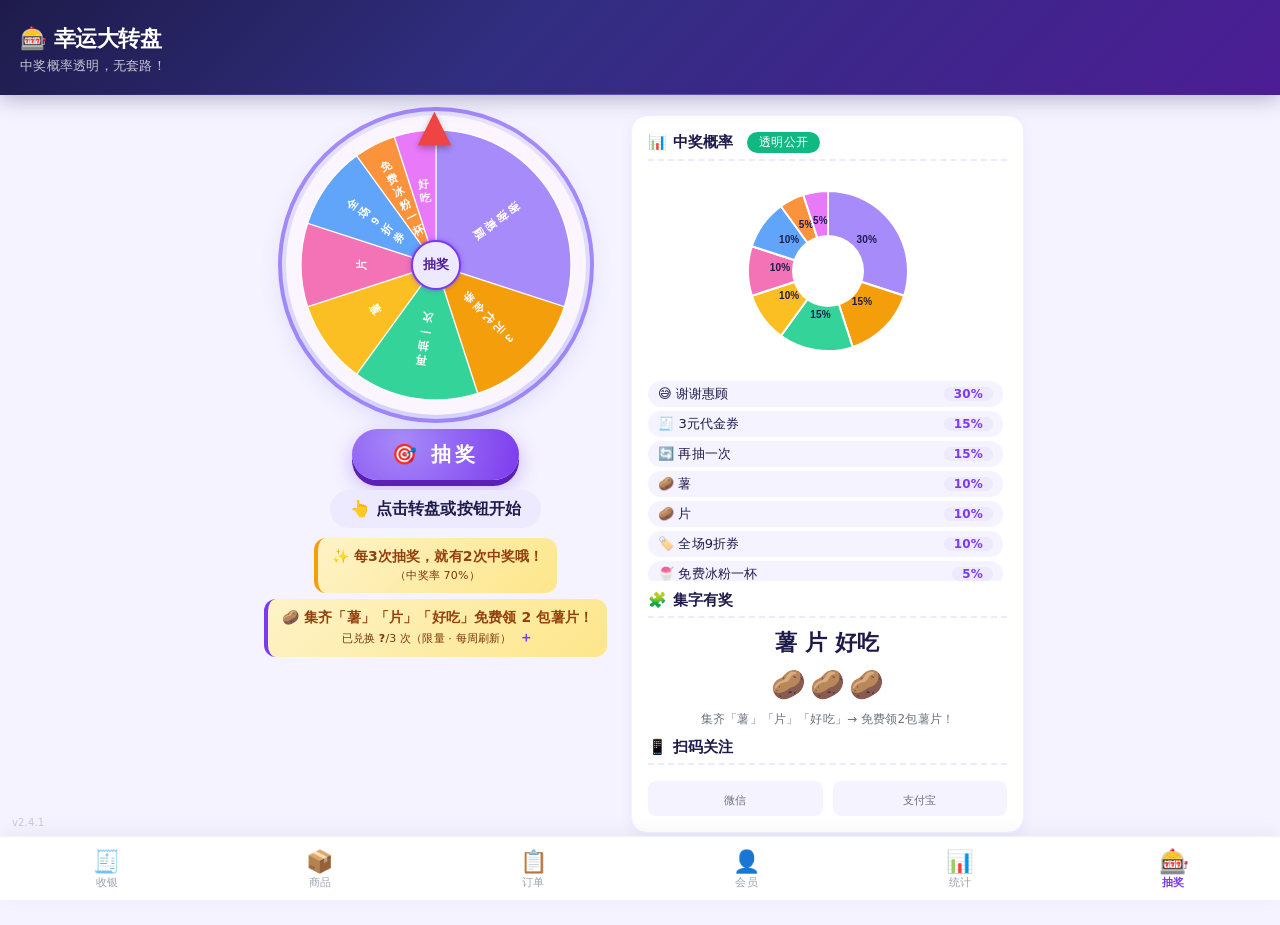
==== templates/lucky.html @ caaae2e6 "fix: 点击音效用持久 AudioContext（只创建一次，复用）" ====
<!DOCTYPE html>
<html lang="zh-CN">
<head>
<meta charset="UTF-8">
<meta name="viewport" content="width=device-width, initial-scale=1.0, maximum-scale=1.0, user-scalable=no">
<title>幸运大转盘 - Store POS</title>
<style>body{visibility:hidden}</style><link rel="stylesheet" href="/static/style.css" onload="document.body.style.visibility='visible'">
<style>
.lucky-container { max-width: 800px; margin: 0 auto; padding: 12px 16px; }
.row-main { display: flex; flex-wrap: wrap; gap: 16px; margin-top: 8px; }
.wheel-area { flex: 1; min-width: 300px; display: flex; flex-direction: column; align-items: center; }
.wheel-wrapper { position: relative; width: 300px; height: 300px; margin: 0 auto; }
canvas#wheelCanvas { width: 100%; height: 100%; display: block; border-radius: 50%; box-shadow: 0 8px 24px rgba(99,102,241,0.25), 0 0 0 4px #ede9fe, 0 0 0 8px var(--primary-light); cursor: pointer; background: #faf5ff; }
.pointer { position: absolute; top: -12px; left: 50%; transform: translateX(-50%); width: 36px; height: 40px; z-index: 10; }
.pointer::before { content: "▲"; font-size: 44px; line-height: 1; color: var(--danger); display: block; text-shadow: 0 3px 6px rgba(0,0,0,0.3); }
.spin-btn { margin-top: 14px; background: radial-gradient(circle at 30% 20%, #a78bfa, var(--primary)); border: none; padding: 12px 40px; border-radius: 64px; font-size: 20px; font-weight: 700; color: #fff; box-shadow: 0 6px 0 #5b21b6, 0 8px 20px rgba(124,58,237,0.35); transition: .07s; letter-spacing: 4px; cursor: pointer; display: inline-flex; align-items: center; gap: 8px; }
.spin-btn:active { transform: translateY(4px); box-shadow: 0 2px 0 #5b21b6; }
.spin-btn:disabled { opacity: .5; transform: translateY(3px); box-shadow: 0 3px 0 #4c1d95; pointer-events: none; }
.result-toast { margin-top: 10px; min-height: 38px; font-size: 16px; font-weight: 600; color: var(--text); background: var(--primary-soft); padding: 8px 20px; border-radius: 72px; display: flex; align-items: center; justify-content: center; gap: 8px; width: fit-content; max-width: 92%; }
.info-panel { flex: 1; min-width: 240px; background: var(--surface); border-radius: var(--radius-lg); padding: 16px; box-shadow: var(--shadow-md); border: 1px solid var(--border-light); display: flex; flex-direction: column; gap: 10px; }
.section-title { font-size: 15px; font-weight: 700; color: var(--text); border-bottom: 2px dashed var(--primary-soft); padding-bottom: 6px; display: flex; align-items: center; gap: 8px; }
.badge-transparent { background: var(--success); color: #fff; border-radius: 99px; padding: 2px 12px; font-size: 12px; font-weight: 500; display: inline-block; margin-left: 6px; }
.prob-list { list-style: none; display: flex; flex-direction: column; gap: 4px; max-height: 200px; overflow-y: auto; padding-right: 4px; font-size: 13px; }
.prob-list li { display: flex; justify-content: space-between; background: var(--bg); padding: 4px 10px; border-radius: 24px; align-items: center; }
.prob-value { font-weight: 700; background: var(--primary-soft); padding: 0 10px; border-radius: 66px; font-size: 12px; color: var(--primary); }
.slogan-box { background: linear-gradient(135deg, #fef3c7, #fde68a); border-radius: var(--radius); padding: 10px 14px; border-left: 4px solid var(--accent); }
.slogan-box p { font-size: 14px; color: #92400e; font-weight: 600; margin: 0; }
.slogan-box .tag { font-size: 11px; color: #78350f; margin-top: 2px; }
.potato-row { display: flex; gap: 4px; font-size: 28px; }
.potato-dim { opacity: 0.25; }
.admin-btn { cursor: pointer; color: var(--primary); margin-left: 4px; font-size: 14px; font-weight: 700; }
.qr-row { display: flex; gap: 10px; margin-top: 6px; }
.qr-card { flex: 1; text-align: center; background: var(--bg); border-radius: var(--radius-sm); padding: 8px; }
.qr-card img { width: 80px; height: 80px; border-radius: 6px; border: 2px solid var(--border); }
.qr-card .label { font-size: 11px; color: var(--text-secondary); margin-top: 4px; }
@media (max-width: 640px) { .row-main { flex-direction: column; } .wheel-wrapper { width: 260px; height: 260px; } }
.confetti { position:fixed; pointer-events:none; z-index:999; animation:confetti-fall linear forwards; }
@keyframes confetti-fall { 0% { transform:translateY(-20px) rotate(0deg); opacity:1; } 100% { transform:translateY(105vh) rotate(720deg); opacity:0; } }
.result-modal h2 { font-size:48px; margin:0; }
.result-modal .prize-name { font-size:24px; font-weight:700; color:var(--primary); margin:8px 0; }
.result-modal .btn { margin-top:12px; }
</style>
</head>
<body style="visibility:hidden">
<div class="header">
  <h1>🎰 幸运大转盘</h1>
  <div class="sub">中奖概率透明，无套路！</div>
</div>

<div class="lucky-container">
  <div class="row-main">
    <!-- 左侧转盘 -->
    <div class="wheel-area">
      <div class="wheel-wrapper">
        <div class="pointer"></div>
        <canvas id="wheelCanvas" width="600" height="600"></canvas>
      </div>
      <button class="spin-btn" id="spinButton">🎯 抽奖</button>
      <div class="result-toast" id="resultDisplay">👆 点击转盘或按钮开始</div>
      <div class="slogan-box" style="margin-top:10px;text-align:center;">
        <p>✨ 每3次抽奖，就有2次中奖哦！</p>
        <div class="tag">（中奖率 70%）</div>
      </div>
      <div class="slogan-box" style="margin-top:6px;text-align:center;border-left-color:var(--primary);">
        <p>🥔 集齐「薯」「片」「好吃」免费领 2 包薯片！</p>
        <div class="tag">
          已兑换 <b id="completeCount">?</b>/3 次（限量 · 每周刷新）
          <span class="admin-btn" onclick="openAdmin()" title="管理">＋</span>
        </div>
      </div>
    </div>

    <!-- 右侧面板 -->
    <div class="info-panel">
      <div class="section-title">📊 中奖概率 <span class="badge-transparent">透明公开</span></div>
      <canvas id="pieChart" width="260" height="200" style="width:100%;max-width:260px;margin:0 auto;display:block;"></canvas>
      <ul class="prob-list" id="probabilityList"></ul>
      <div class="section-title">🧩 集字有奖</div>
      <div style="text-align:center;font-size:22px;font-weight:700;color:var(--text);">薯 片 好吃</div>
      <div class="potato-row" style="justify-content:center;" id="potatoRow">
        <span>🥔</span><span>🥔</span><span>🥔</span>
      </div>
      <div style="text-align:center;font-size:12px;color:var(--text-secondary);">集齐「薯」「片」「好吃」→ 免费领2包薯片！</div>
      <div class="section-title">📱 扫码关注</div>
      <div class="qr-row">
        <div class="qr-card">
          <img src="/static/qr/wechat.png" alt="微信" onerror="this.style.display='none'">
          <div class="label">微信</div>
        </div>
        <div class="qr-card">
          <img src="/static/qr/alipay.png" alt="支付宝" onerror="this.style.display='none'">
          <div class="label">支付宝</div>
        </div>
      </div>
    </div>
  </div>
</div>

<nav class="tab-bar">
  <a href="/"><span class="icon">🧾</span>收银</a>
  <a href="/products"><span class="icon">📦</span>商品</a>
  <a href="/orders"><span class="icon">📋</span>订单</a>
  <a href="/members"><span class="icon">👤</span>会员</a>
  <a href="/stats"><span class="icon">📊</span>统计</a>
  <a href="/lucky" class="active"><span class="icon">🎰</span>抽奖</a>
</nav>

<div class="toast" id="toast"></div>
<div class="version-badge">v2.4.1</div>

<!-- Admin Modal -->
<div class="modal-bg" id="admin-bg">
  <div class="modal" style="text-align:center;max-width:360px;">
    <h2>🔐 管理员操作</h2>
    <p style="font-size:14px;color:var(--text-secondary);margin-bottom:8px;">当前已兑换 <b id="adminCurrent">0</b>/3 次</p>
    <div class="btn-row" style="flex-direction:column;gap:8px;">
      <button class="btn btn-accent btn-block" onclick="adminDecrement()">－ 减少一次（退一个额度）</button>
      <button class="btn btn-danger btn-block" onclick="adminReset()">🔄 重置进度（回到 3 次）</button>
    </div>
    <button class="btn" style="background:#f1f5f9;margin-top:12px;width:100%;" onclick="closeAdmin()">关闭</button>
    <a href="/tickets" class="btn btn-accent" style="display:block;margin-top:8px;text-align:center;text-decoration:none;">🎟 抽奖兑换工具</a>
  </div>
</div>

<!-- Password Modal -->
<div class="modal-bg" id="pw-bg">
  <div class="modal" style="text-align:center;max-width:360px;">
    <h2>🔐 管理员密码</h2>
    <input class="form-input" id="pw-input" type="password" placeholder="请输入密码" style="text-align:center;font-size:18px;margin-bottom:12px;">
    <div class="btn-row">
      <button class="btn" style="background:#f1f5f9;" onclick="closePw()">取消</button>
      <button class="btn btn-primary" onclick="confirmPw()">确认</button>
    </div>
  </div>
</div>

<!-- Result Modal -->
<div class="modal-bg" id="result-bg">
  <div class="modal result-modal" style="text-align:center;max-width:360px;">
    <h2 id="result-emoji">🎉</h2>
    <div class="prize-name" id="result-prize-name"></div>
    <p style="color:var(--text-secondary);font-size:14px;" id="result-prize-hint"></p>
    <button class="btn btn-primary btn-block" onclick="document.getElementById('result-bg').classList.remove('active')">🎯 再来一次</button>
  </div>
</div>

<script>
function toast(m) { const t=document.getElementById('toast'); t.textContent=m; t.className='toast show'; setTimeout(()=>t.className='toast',2000); }

(function() {
  // ── Merged prize sectors (proportional to probability) ──
  const sectors = [
    { name:'谢谢惠顾', weight:30, color:'#a78bfa', emoji:'😅' },
    { name:'3元代金券', weight:15, color:'#f59e0b', emoji:'🧾' },
    { name:'再抽一次', weight:15, color:'#34d399', emoji:'🔄' },
    { name:'薯', weight:10, color:'#fbbf24', emoji:'🥔' },
    { name:'片', weight:10, color:'#f472b6', emoji:'🥔' },
    { name:'全场9折券', weight:10, color:'#60a5fa', emoji:'🏷️' },
    { name:'免费冰粉一杯', weight:5, color:'#fb923c', emoji:'🍧' },
    { name:'好吃', weight:5, color:'#e879f9', emoji:'🥔' },
  ];
  const totalWeight = sectors.reduce((s,p) => s+p.weight, 0);
  // Build cumulative angles for spinning
  let cumulative = 0;
  sectors.forEach(s => { s.startAngle = cumulative; cumulative += (s.weight/totalWeight)*2*Math.PI; s.endAngle = cumulative; });

  // ── Probability list ──
  (function(){
    let html='';
    sectors.forEach(s => {
      html += `<li><span>${s.emoji} ${s.name}</span><span class="prob-value">${s.weight}%</span></li>`;
    });
    document.getElementById('probabilityList').innerHTML = html;
  })();

  // ── Pie chart (same as wheel, smaller) ──
  (function(){
    const pc = document.getElementById('pieChart');
    const pctx = pc.getContext('2d');
    const pw=pc.width, ph=pc.height, pr=Math.min(pw,ph)/2-20, px=pw/2, py=ph/2;
    let sa = -Math.PI/2;
    sectors.forEach(s => {
      const ea = sa + (s.weight/totalWeight)*2*Math.PI;
      pctx.beginPath(); pctx.moveTo(px,py); pctx.arc(px,py,pr,sa,ea); pctx.closePath();
      pctx.fillStyle = s.color; pctx.fill();
      pctx.strokeStyle = '#fff'; pctx.lineWidth = 2; pctx.stroke();
      const mid = sa + (ea-sa)/2;
      pctx.fillStyle = '#1e1b4b'; pctx.font = 'bold 10px sans-serif'; pctx.textAlign = 'center';
      pctx.fillText(s.weight+'%', px+Math.cos(mid)*pr*0.6, py+Math.sin(mid)*pr*0.6);
      sa = ea;
    });
    pctx.beginPath(); pctx.arc(px,py,pr*0.45,0,Math.PI*2); pctx.fillStyle='#fff'; pctx.fill();
  })();

  // ── Canvas wheel ──
  const canvas = document.getElementById('wheelCanvas');
  const ctx = canvas.getContext('2d');
  const W=600, H=600, cx=W/2, cy=H/2, radius=270;
  let currentRotation = 0, isSpinning = false;

  function drawWheel(rot) {
    ctx.clearRect(0, 0, W, H);
    let sa = rot - Math.PI/2; // start from top
    sectors.forEach(s => {
      const sweep = (s.weight/totalWeight) * 2 * Math.PI;
      const ea = sa + sweep;
      // Draw sector
      ctx.beginPath(); ctx.moveTo(cx,cy); ctx.arc(cx,cy,radius,sa,ea); ctx.closePath();
      ctx.fillStyle = s.color; ctx.fill();
      ctx.strokeStyle = '#fff'; ctx.lineWidth = 2.5; ctx.stroke();

      // Text rotates WITH the sector — always points outward from center
      const mid = sa + sweep/2;
      const textR = radius * 0.55;
      const tx = cx + Math.cos(mid) * textR;
      const ty = cy + Math.sin(mid) * textR;

      ctx.save();
      ctx.translate(tx, ty);
      ctx.rotate(mid + Math.PI/2);  // align with radial direction
      ctx.fillStyle = '#fff';
      ctx.textAlign = 'center';
      ctx.textBaseline = 'middle';

      let label = s.name;
      const fontSize = sweep > 0.25 ? 22 : sweep > 0.15 ? 18 : 14;
      ctx.font = `bold ${fontSize}px "PingFang SC",sans-serif`;
      const charH = fontSize * 1.3;
      const totalH = label.length * charH;
      const startY = -totalH / 2 + charH / 2;

      for (let j = 0; j < label.length; j++) {
        ctx.fillText(label[j], 0, startY + j * charH);
      }
      ctx.restore();

      sa = ea;
    });
    // Center button
    ctx.beginPath(); ctx.arc(cx,cy,48,0,Math.PI*2);
    ctx.fillStyle = '#ede9fe'; ctx.shadowBlur = 12; ctx.shadowColor = '#7c3aed';
    ctx.fill(); ctx.shadowBlur = 0;
    ctx.strokeStyle = '#7c3aed'; ctx.lineWidth = 4; ctx.stroke();
    ctx.font = 'bold 26px sans-serif'; ctx.fillStyle = '#4c1d95';
    ctx.textAlign = 'center'; ctx.textBaseline = 'middle'; ctx.fillText('抽奖',cx,cy);
  }
  drawWheel(currentRotation);

  // ── Spin logic (weighted random) ──
  const spinBtn = document.getElementById('spinButton');
  const resultDisplay = document.getElementById('resultDisplay');

  function pickPrize() {
    let r = Math.random() * totalWeight;
    for (let s of sectors) {
      r -= s.weight;
      if (r <= 0) return s;
    }
    return sectors[sectors.length-1];
  }

  function spinWheel() {
    if (isSpinning) return;
    isSpinning = true; spinBtn.disabled = true;
    resultDisplay.innerHTML = '🎰 转动中...';

    const result = pickPrize();
    const sweep = (result.weight/totalWeight)*2*Math.PI;
    // At rotation rot, sector i is at the pointer (top) when:
    //   rot - π/2 + startAngle_i = -π/2  →  rot = -startAngle_i (mod 2π)
    const stopAngle = -result.startAngle - Math.random()*sweep;
    // Add enough full turns going forward
    const minTurns = Math.ceil((currentRotation - stopAngle) / (2*Math.PI));
    const extraTurns = 5 + Math.floor(Math.random()*4);
    const target = stopAngle + (minTurns + extraTurns) * 2 * Math.PI;

    const start = currentRotation, totalDist = target - start;
    const duration = 1800+Math.random()*800;
    const startTime = performance.now();
    let lastTick = -1;

    function anim(time) {
      // Tick on each sector pass
      const sectorAngle = (currentRotation % (2*Math.PI) + 2*Math.PI) % (2*Math.PI);
      const tickIdx = Math.floor(sectorAngle / (2*Math.PI/sectors.length));
      if (tickIdx !== lastTick) {
        lastTick = tickIdx;
        try {
          const ac2 = new (window.AudioContext||window.webkitAudioContext)();
          const o2=ac2.createOscillator(), g2=ac2.createGain();
          o2.type='sine'; o2.frequency.value=600+Math.random()*400; g2.gain.setValueAtTime(0.04,ac2.currentTime);
          g2.gain.exponentialRampToValueAtTime(0.001,ac2.currentTime+0.05);
          o2.connect(g2); g2.connect(ac2.destination); o2.start(); o2.stop(ac2.currentTime+0.05);
        } catch(e){}
      }
      const p = Math.min((time-startTime)/duration, 1);
      const eased = 1-Math.pow(1-p,3);
      const rot = start + totalDist*eased;
      drawWheel(rot);
      currentRotation = rot;
      if (p < 1) { requestAnimationFrame(anim); return; }
      drawWheel(currentRotation);
      resultDisplay.innerHTML = `${result.emoji} 恭喜：${result.name}`;
      isSpinning = false; spinBtn.disabled = false;
      // Audio: win chime
      try {
        const ac = new (window.AudioContext||window.webkitAudioContext)();
        [523,659,784,1047].forEach((f,i) => {
          const o=ac.createOscillator(), g=ac.createGain();
          o.type='sine'; o.frequency.value=f; g.gain.setValueAtTime(0.3,ac.currentTime+i*0.12);
          g.gain.exponentialRampToValueAtTime(0.01,ac.currentTime+i*0.12+0.3);
          o.connect(g); g.connect(ac.destination); o.start(ac.currentTime+i*0.12); o.stop(ac.currentTime+i*0.12+0.3);
        });
      } catch(e){}
      // Confetti
      for(let i=0;i<60;i++) {
        const el=document.createElement('div'); el.className='confetti';
        el.style.left=Math.random()*100+'%'; el.style.top=-(10+Math.random()*20)+'px';
        el.style.width=(6+Math.random()*10)+'px'; el.style.height=(6+Math.random()*14)+'px';
        el.style.background=['#7c3aed','#f59e0b','#34d399','#fbbf24','#f472b6','#60a5fa'][Math.floor(Math.random()*6)];
        el.style.borderRadius=Math.random()>0.5?'50%':'2px';
        el.style.animationDuration=(1.5+Math.random()*2)+'s';
        el.style.animationDelay=Math.random()*0.5+'s';
        document.body.appendChild(el);
        setTimeout(()=>el.remove(),3000);
      }
      // Show result modal
      document.getElementById('result-emoji').textContent = result.emoji;
      document.getElementById('result-prize-name').textContent = result.name;
      const hints = {'谢谢惠顾':'下次一定中！','再抽一次':'免费再来一次！','薯':'集字碎片 🥔','片':'集字碎片 🥔','好吃':'集字碎片 🥔','免费冰粉一杯':'🎉 恭喜中奖！','3元代金券':'满10元可用哦～','全场9折券':'全场通用！'};
      document.getElementById('result-prize-hint').textContent = hints[result.name]||'';
      document.getElementById('result-bg').classList.add('active');
    }
    requestAnimationFrame(anim);
  }

  spinBtn.addEventListener('click', spinWheel);
  canvas.addEventListener('click', spinWheel);
  canvas.addEventListener('touchstart', e => { e.preventDefault(); spinWheel(); });

  // ── Load count ──
  function loadCount() {
    fetch('/api/lucky/count').then(r=>r.json()).then(d => {
      document.getElementById('completeCount').textContent = d.count;
      document.getElementById('adminCurrent').textContent = d.count;
      const potatoes = document.getElementById('potatoRow').children;
      for (let i = 0; i < 3; i++) potatoes[i].className = i < d.count ? 'potato-dim' : '';
    });
  }
  loadCount();
})();

// ── Admin flow ──
function openAdmin() { document.getElementById('pw-input').value=''; document.getElementById('pw-bg').classList.add('active'); setTimeout(()=>document.getElementById('pw-input').focus(),100); }
function closePw() { document.getElementById('pw-bg').classList.remove('active'); }
function closeAdmin() { document.getElementById('admin-bg').classList.remove('active'); }
function confirmPw() { if (document.getElementById('pw-input').value!=='102938') { toast('❌ 密码错误'); return; } document.getElementById('pw-bg').classList.remove('active'); document.getElementById('admin-bg').classList.add('active'); }
async function adminDecrement() { const r=await fetch('/api/lucky/decrement',{method:'POST'}); const d=await r.json(); toast('✅ 已减少，剩余 '+(3-d.count)+' 次'); closeAdmin(); fetch('/api/lucky/count').then(r=>r.json()).then(d=>{document.getElementById('completeCount').textContent=d.count;document.getElementById('adminCurrent').textContent=d.count;const p=document.getElementById('potatoRow').children;for(let i=0;i<3;i++)p[i].className=i<d.count?'potato-dim':'';}); }
async function adminReset() { await fetch('/api/lucky/reset',{method:'POST'}); toast('✅ 已重置为 3 次'); closeAdmin(); fetch('/api/lucky/count').then(r=>r.json()).then(d=>{document.getElementById('completeCount').textContent=d.count;document.getElementById('adminCurrent').textContent=d.count;const p=document.getElementById('potatoRow').children;for(let i=0;i<3;i++)p[i].className=i<d.count?'potato-dim':'';}); }
</script>

<script>
var _clickAc=null;
document.body.addEventListener('click',function(e){
var t=e.target.closest('button');
if(!t)t=e.target.closest('.card[onclick]');
if(!t)t=e.target.closest('.pay-method');
if(!t)t=e.target.closest('.opt-item');
if(!t||t.disabled)return;
if(!_clickAc)_clickAc=new(window.AudioContext||window.webkitAudioContext)();
try{
var o=_clickAc.createOscillator(),g=_clickAc.createGain();
o.type='sine';o.frequency.value=800;
g.gain.setValueAtTime(0.04,_clickAc.currentTime);
g.gain.exponentialRampToValueAtTime(0.001,_clickAc.currentTime+0.05);
o.connect(g);g.connect(_clickAc.destination);
o.start();o.stop(_clickAc.currentTime+0.05);
}catch(e){}
});
</script>
</body>
</html>
---- static/style.css ----
/* ═══════════════════════════════════════════════════════════════
   Store POS v2.1 — High-End Modern Design
   ═══════════════════════════════════════════════════════════════ */

:root {
  /* Primary palette */
  --primary: #7c3aed;
  --primary-dark: #6d28d9;
  --primary-light: #a78bfa;
  --primary-soft: #ede9fe;
  --primary-glow: rgba(124, 58, 237, 0.15);

  /* Accent */
  --accent: #f59e0b;
  --accent-dark: #d97706;

  /* Success / Danger / Warning */
  --success: #10b981;
  --success-soft: #d1fae5;
  --danger: #ef4444;
  --danger-soft: #fee2e2;
  --warning: #f59e0b;
  --warning-soft: #fef3c7;

  /* Neutrals */
  --bg: #f5f3ff;
  --surface: #ffffff;
  --surface-hover: #faf5ff;
  --text: #1e1b4b;
  --text-secondary: #6b7280;
  --text-muted: #9ca3af;
  --border: #e5e7eb;
  --border-light: #f3f0ff;

  /* Shadows */
  --shadow-sm: 0 1px 2px rgba(99, 102, 241, 0.06);
  --shadow-md: 0 4px 12px rgba(99, 102, 241, 0.08);
  --shadow-lg: 0 8px 30px rgba(99, 102, 241, 0.12);
  --shadow-xl: 0 12px 40px rgba(99, 102, 241, 0.16);
  --shadow-glow: 0 0 20px rgba(124, 58, 237, 0.12);

  /* Radius */
  --radius-sm: 8px;
  --radius: 12px;
  --radius-lg: 16px;
  --radius-xl: 20px;

  /* Transitions */
  --transition: 0.25s cubic-bezier(0.4, 0, 0.2, 1);
  --bounce: 0.4s cubic-bezier(0.34, 1.56, 0.64, 1);
}

* { margin: 0; padding: 0; box-sizing: border-box; }

body {
  font-family: -apple-system, BlinkMacSystemFont, 'SF Pro Display', 'Segoe UI', Roboto, system-ui, sans-serif;
  background: var(--bg);
  color: var(--text);
  padding-bottom: 80px;
  min-height: 100vh;
  -webkit-font-smoothing: antialiased;
  -moz-osx-font-smoothing: grayscale;
  letter-spacing: 0.01em;
  animation: pageIn 0.12s ease-out;
}
@keyframes pageIn { from { opacity:0.85; } to { opacity:1; } }

/* ═══ Header ═══ */
.header {
  background: linear-gradient(135deg, #1e1b4b 0%, #312e81 40%, #4c1d95 100%);
  color: white;
  padding: 24px 20px 20px;
  position: sticky;
  top: 0;
  z-index: 50;
  box-shadow: 0 4px 20px rgba(30, 27, 75, 0.3);
}
.header::after {
  content: '';
  position: absolute;
  bottom: 0;
  left: 0;
  right: 0;
  height: 1px;
  background: linear-gradient(90deg, transparent, rgba(167, 139, 250, 0.4), transparent);
}
.header h1 {
  font-size: 22px;
  font-weight: 700;
  letter-spacing: -0.02em;
  text-shadow: 0 1px 3px rgba(0,0,0,0.15);
}
.header .sub {
  font-size: 13px;
  opacity: 0.75;
  margin-top: 3px;
  font-weight: 400;
  letter-spacing: 0.02em;
}

/* ═══ Tab Bar ═══ */
.tab-bar {
  position: fixed;
  bottom: 0;
  left: 0;
  right: 0;
  background: rgba(255,255,255,0.95);
  border-top: 1px solid rgba(229, 231, 235, 0.5);
  display: flex;
  padding: 6px 0;
  z-index: 100;
  padding-bottom: calc(6px + env(safe-area-inset-bottom));
  z-index: 100;
  box-shadow: 0 -4px 20px rgba(0,0,0,0.05);
}
.tab-bar a {
  flex: 1;
  text-align: center;
  padding: 6px 0 4px;
  font-size: 11px;
  color: var(--text-muted);
  text-decoration: none;
  transition: var(--transition);
  border-radius: 8px;
  margin: 0 2px;
  position: relative;
}
.tab-bar a .icon {
  font-size: 22px;
  display: block;
  margin-bottom: 1px;
  transition: var(--transition);
}
.tab-bar a.active {
  color: var(--primary);
  font-weight: 600;
}
.tab-bar a.active .icon {
  transform: scale(1.1);
}
.tab-bar a:active {
  transform: scale(0.95);
}

/* ═══ Container ═══ */
.container {
  max-width: 600px;
  margin: 0 auto;
  padding: 16px;
}

/* ═══ Cards ═══ */
.card {
  background: var(--surface);
  border-radius: var(--radius);
  padding: 18px;
  margin-bottom: 14px;
  border: 1px solid var(--border-light);
  box-shadow: var(--shadow-sm);
  transition: var(--transition);
}
.card:hover {
  box-shadow: var(--shadow-md);
  border-color: var(--primary-soft);
}
.card h3 {
  font-size: 15px;
  font-weight: 600;
  margin-bottom: 12px;
  color: var(--text);
  display: flex;
  align-items: center;
  gap: 6px;
}

/* ═══ Buttons ═══ */
.btn {
  display: inline-flex;
  align-items: center;
  justify-content: center;
  gap: 6px;
  padding: 10px 20px;
  border-radius: var(--radius-sm);
  border: none;
  font-size: 14px;
  font-weight: 600;
  cursor: pointer;
  transition: var(--transition);
  letter-spacing: 0.01em;
  touch-action: manipulation;
  -webkit-tap-highlight-color: transparent;
}
.btn:active {
  transform: scale(0.97);
}
.btn-primary {
  background: linear-gradient(135deg, var(--primary) 0%, var(--primary-dark) 100%);
  color: white;
  box-shadow: 0 2px 8px rgba(124, 58, 237, 0.25);
}
.btn-primary:hover {
  box-shadow: 0 4px 14px rgba(124, 58, 237, 0.35);
}
.btn-success {
  background: linear-gradient(135deg, #059669 0%, var(--success) 100%);
  color: white;
  box-shadow: 0 2px 8px rgba(16, 185, 129, 0.25);
}
.btn-success:hover {
  box-shadow: 0 4px 14px rgba(16, 185, 129, 0.35);
}
.btn-danger {
  background: linear-gradient(135deg, #dc2626 0%, var(--danger) 100%);
  color: white;
  box-shadow: 0 2px 8px rgba(239, 68, 68, 0.25);
}
.btn-accent {
  background: linear-gradient(135deg, var(--accent-dark) 0%, var(--accent) 100%);
  color: white;
  box-shadow: 0 2px 8px rgba(245, 158, 11, 0.25);
}
.btn-ghost {
  background: var(--primary-soft);
  color: var(--primary);
}
.btn-ghost:hover {
  background: #ddd6fe;
}
.btn-sm {
  padding: 6px 12px;
  font-size: 12px;
  border-radius: 6px;
}
.btn-block {
  width: 100%;
}
.btn:disabled {
  opacity: 0.45;
  cursor: not-allowed;
  transform: none;
}

/* ═══ Form ═══ */
.form-group {
  margin-bottom: 14px;
}
.form-group label {
  display: block;
  font-size: 13px;
  font-weight: 600;
  margin-bottom: 5px;
  color: var(--text-secondary);
  letter-spacing: 0.02em;
}
.form-input {
  width: 100%;
  padding: 11px 14px;
  border: 1.5px solid var(--border);
  border-radius: var(--radius-sm);
  font-size: 15px;
  outline: none;
  transition: var(--transition);
  background: var(--surface);
  color: var(--text);
  font-family: inherit;
}
.form-input:focus {
  border-color: var(--primary);
  box-shadow: 0 0 0 4px var(--primary-glow);
}
.form-input::placeholder {
  color: var(--text-muted);
}
select.form-input {
  appearance: none;
  background-image: url("data:image/svg+xml,%3Csvg xmlns='http://www.w3.org/2000/svg' width='12' height='12' viewBox='0 0 24 24' fill='none' stroke='%236b7280' stroke-width='2' stroke-linecap='round' stroke-linejoin='round'%3E%3Cpolyline points='6 9 12 15 18 9'%3E%3C/polyline%3E%3C/svg%3E");
  background-repeat: no-repeat;
  background-position: right 12px center;
  padding-right: 36px;
}
textarea.form-input {
  min-height: 80px;
  resize: vertical;
}

/* ═══ Tables ═══ */
.table-wrap {
  overflow-x: auto;
  border-radius: var(--radius-sm);
  border: 1px solid var(--border-light);
}
table {
  width: 100%;
  border-collapse: collapse;
  font-size: 13px;
}
th, td {
  padding: 10px 10px;
  text-align: left;
  border-bottom: 1px solid var(--border-light);
}
th {
  font-weight: 600;
  color: var(--text-secondary);
  font-size: 11px;
  text-transform: uppercase;
  letter-spacing: 0.05em;
  background: #faf5ff;
}
tr:last-child td {
  border-bottom: none;
}
tr:hover td {
  background: var(--surface-hover);
}

/* ═══ Stat Cards ═══ */
.stat-grid {
  display: grid;
  grid-template-columns: repeat(3, 1fr);
  gap: 10px;
  margin-bottom: 16px;
}
.stat-card {
  background: var(--surface);
  border-radius: var(--radius);
  padding: 16px 12px;
  text-align: center;
  border: 1px solid var(--border-light);
  box-shadow: var(--shadow-sm);
  transition: var(--transition);
  position: relative;
  overflow: hidden;
}
.stat-card::before {
  content: '';
  position: absolute;
  top: 0;
  left: 0;
  right: 0;
  height: 3px;
  background: linear-gradient(90deg, var(--primary), var(--primary-light));
}
.stat-card .num {
  font-size: 26px;
  font-weight: 800;
  color: var(--text);
  letter-spacing: -0.02em;
}
.stat-card .label {
  font-size: 11px;
  color: var(--text-secondary);
  margin-top: 3px;
  font-weight: 500;
  text-transform: uppercase;
  letter-spacing: 0.04em;
}

/* ═══ Product Cards / List Items ═══ */
.product-item {
  display: flex;
  justify-content: space-between;
  align-items: center;
  padding: 12px 0;
  border-bottom: 1px solid var(--border-light);
}
.product-item:last-child { border: none; }

.product-info .name {
  font-weight: 600;
  font-size: 15px;
  color: var(--text);
}
.product-info .meta {
  font-size: 12px;
  color: var(--text-secondary);
  margin-top: 2px;
}
.product-price {
  font-size: 18px;
  font-weight: 700;
  color: var(--primary);
  letter-spacing: -0.01em;
}

/* ═══ Cart ═══ */
.cart-item {
  display: flex;
  justify-content: space-between;
  align-items: center;
  padding: 10px 0;
  border-bottom: 1px solid var(--border-light);
  animation: slideIn 0.25s ease;
}
.cart-item:last-child { border: none; }

@keyframes slideIn {
  from { opacity: 0; transform: translateX(-10px); }
  to { opacity: 1; transform: translateX(0); }
}

.cart-qty {
  display: flex;
  align-items: center;
  gap: 8px;
}
.cart-qty button {
  width: 30px;
  height: 30px;
  border-radius: 50%;
  border: 1.5px solid var(--border);
  background: var(--surface);
  font-size: 16px;
  font-weight: 600;
  cursor: pointer;
  display: flex;
  align-items: center;
  justify-content: center;
  transition: var(--transition);
  color: var(--text-secondary);
}
.cart-qty button:hover {
  border-color: var(--primary);
  color: var(--primary);
  background: var(--primary-soft);
}
.cart-qty button:last-child:hover {
  border-color: var(--danger);
  color: var(--danger);
  background: var(--danger-soft);
}
.cart-total {
  text-align: right;
  padding: 14px 0 10px;
  font-size: 22px;
  font-weight: 800;
  color: var(--primary);
  letter-spacing: -0.02em;
}

/* ═══ Search ═══ */
.search-bar {
  position: relative;
  margin-bottom: 14px;
}
.search-bar input {
  width: 100%;
  padding: 12px 14px 12px 42px;
  border: 1.5px solid var(--border);
  border-radius: var(--radius);
  font-size: 15px;
  outline: none;
  background: var(--surface);
  transition: var(--transition);
  color: var(--text);
}
.search-bar input:focus {
  border-color: var(--primary);
  box-shadow: 0 0 0 4px var(--primary-glow);
}
.search-bar .icon {
  position: absolute;
  left: 14px;
  top: 50%;
  transform: translateY(-50%);
  font-size: 18px;
  color: var(--text-muted);
  pointer-events: none;
}

/* ═══ Badges / Tags ═══ */
.badge {
  display: inline-flex;
  align-items: center;
  gap: 3px;
  padding: 3px 10px;
  border-radius: 99px;
  font-size: 11px;
  font-weight: 600;
  letter-spacing: 0.01em;
  line-height: 1.4;
}
.badge-success { background: var(--success-soft); color: #065f46; }
.badge-danger { background: var(--danger-soft); color: #991b1b; }
.badge-warning { background: var(--warning-soft); color: #92400e; }
.badge-info { background: #dbeafe; color: #1e40af; }
.badge-ghost { background: #f3f4f6; color: #4b5563; }

/* ═══ Discount Badge ═══ */
.discount-badge {
  display: inline-flex;
  align-items: center;
  gap: 2px;
  padding: 2px 6px;
  border-radius: 4px;
  font-size: 10px;
  font-weight: 700;
  line-height: 1.3;
}
.discount-badge-percent {
  background: #fef2f2;
  color: #dc2626;
}
.discount-badge-fixed {
  background: #fff7ed;
  color: #c2410c;
}

/* ═══ Modal ═══ */
.modal-bg {
  display: none;
  position: fixed;
  inset: 0;
  background: rgba(0, 0, 0, 0.35);
  backdrop-filter: blur(6px);
  -webkit-backdrop-filter: blur(6px);
  z-index: 200;
  align-items: flex-end;
  justify-content: center;
  animation: fadeIn 0.2s ease;
}
.modal-bg.active {
  display: flex;
}

@keyframes fadeIn {
  from { opacity: 0; }
  to { opacity: 1; }
}

.modal {
  background: var(--surface);
  border-radius: var(--radius-xl) var(--radius-xl) 0 0;
  padding: 24px 20px;
  padding-bottom: calc(20px + env(safe-area-inset-bottom));
  width: 100%;
  max-width: 500px;
  max-height: 85vh;
  overflow-y: auto;
  animation: slideUp 0.3s cubic-bezier(0.34, 1.56, 0.64, 1);
  box-shadow: 0 -8px 30px rgba(0,0,0,0.1);
}

@keyframes slideUp {
  from { transform: translateY(100%); opacity: 0; }
  to { transform: translateY(0); opacity: 1; }
}

.modal h2 {
  font-size: 18px;
  font-weight: 700;
  margin-bottom: 16px;
  color: var(--text);
}
.modal .btn-row {
  display: flex;
  gap: 8px;
  margin-top: 16px;
}
.modal .btn-row .btn {
  flex: 1;
}

/* ═══ Order Card ═══ */
.order-card {
  cursor: pointer;
  transition: var(--transition);
}
.order-card:hover {
  border-color: var(--primary-light);
  box-shadow: var(--shadow-md);
}
.order-card .head {
  display: flex;
  justify-content: space-between;
  align-items: center;
  margin-bottom: 6px;
}
.order-card .head .oid {
  font-weight: 700;
  font-size: 15px;
  color: var(--text);
}
.order-card .time {
  font-size: 12px;
  color: var(--text-secondary);
}

/* ═══ Toast ═══ */
.toast {
  position: fixed;
  top: 20px;
  left: 50%;
  transform: translateX(-50%) translateY(-20px);
  background: #1e1b4b;
  color: white;
  padding: 12px 24px;
  border-radius: var(--radius);
  font-size: 14px;
  font-weight: 500;
  z-index: 300;
  opacity: 0;
  transition: var(--transition);
  pointer-events: none;
  box-shadow: var(--shadow-lg);
  white-space: nowrap;
}
.toast.show {
  opacity: 1;
  transform: translateX(-50%) translateY(0);
}

/* ═══ Tabs inside page ═══ */
.page-tabs {
  display: flex;
  gap: 4px;
  background: #f1f5f9;
  border-radius: var(--radius-sm);
  padding: 4px;
  margin-bottom: 16px;
}
.page-tabs .tab-btn {
  flex: 1;
  padding: 8px;
  text-align: center;
  border-radius: 6px;
  font-size: 13px;
  font-weight: 600;
  border: none;
  background: transparent;
  cursor: pointer;
  color: var(--text-secondary);
  transition: var(--transition);
}
.page-tabs .tab-btn.active {
  background: white;
  color: var(--text);
  box-shadow: var(--shadow-sm);
}

/* ═══ Weekly Charts ═══ */
.chart-bar-container {
  display: flex;
  align-items: flex-end;
  gap: 6px;
  height: 150px;
  padding: 8px 4px 0;
}
.chart-bar-wrap {
  flex: 1;
  display: flex;
  flex-direction: column;
  align-items: center;
  height: 100%;
  justify-content: flex-end;
}
.chart-bar {
  width: 100%;
  max-width: 36px;
  border-radius: 6px 6px 0 0;
  background: linear-gradient(180deg, var(--primary) 0%, var(--primary-light) 100%);
  transition: height 0.6s cubic-bezier(0.34, 1.56, 0.64, 1);
  min-height: 4px;
  box-shadow: 0 -2px 8px var(--primary-glow);
}
.chart-bar-label {
  font-size: 10px;
  color: var(--text-secondary);
  margin-top: 5px;
  text-align: center;
  font-weight: 500;
}
.chart-bar-value {
  font-size: 11px;
  font-weight: 700;
  color: var(--primary);
  margin-bottom: 3px;
}

.hour-chart {
  display: flex;
  align-items: flex-end;
  gap: 3px;
  height: 100px;
  padding: 6px 2px 0;
}
.hour-bar-wrap {
  flex: 1;
  display: flex;
  flex-direction: column;
  align-items: center;
  height: 100%;
  justify-content: flex-end;
}
.hour-bar {
  width: 100%;
  border-radius: 4px 4px 0 0;
  background: linear-gradient(180deg, #34d399, #6ee7b7);
  min-height: 2px;
  transition: height 0.6s cubic-bezier(0.34, 1.56, 0.64, 1);
}
.hour-label {
  font-size: 9px;
  color: var(--text-secondary);
  margin-top: 3px;
  font-weight: 500;
}

/* ═══ Timeline ═══ */
.timeline {
  position: relative;
  padding-left: 24px;
}
.timeline::before {
  content: '';
  position: absolute;
  left: 7px;
  top: 4px;
  bottom: 4px;
  width: 2px;
  background: linear-gradient(180deg, var(--primary-soft), var(--border));
  border-radius: 2px;
}
.timeline-item {
  position: relative;
  padding: 10px 0 10px 18px;
  margin-bottom: 4px;
  transition: var(--transition);
}
.timeline-item::before {
  content: '';
  position: absolute;
  left: -20px;
  top: 15px;
  width: 12px;
  height: 12px;
  border-radius: 50%;
  background: var(--primary);
  border: 3px solid var(--surface);
  box-shadow: 0 0 0 2px var(--primary-soft);
}
.timeline-item .time {
  font-size: 12px;
  color: var(--text-secondary);
  font-weight: 500;
}
.timeline-item .amount {
  font-weight: 700;
  color: var(--text);
  font-size: 15px;
}
.timeline-item .items-detail {
  font-size: 13px;
  color: var(--text-secondary);
  margin-top: 2px;
}

/* ═══ Payment Modal Styles ═══ */
.pay-modal .order-summary {
  background: var(--primary-soft);
  border-radius: var(--radius-sm);
  padding: 14px;
  margin-bottom: 14px;
  font-size: 14px;
}

.pay-methods {
  display: flex;
  gap: 10px;
  margin: 14px 0;
}
.pay-method {
  flex: 1;
  text-align: center;
  padding: 16px 8px;
  border-radius: var(--radius);
  border: 2px solid var(--border);
  cursor: pointer;
  transition: var(--transition);
  font-weight: 600;
  font-size: 13px;
  color: var(--text-secondary);
  background: var(--surface);
}
.pay-method:hover {
  border-color: var(--primary-light);
  background: var(--primary-soft);
  transform: translateY(-1px);
}
.pay-method.active {
  border-color: var(--primary);
  background: var(--primary-soft);
  color: var(--primary);
  box-shadow: 0 0 0 4px var(--primary-glow);
}
.pay-method .pm-icon {
  font-size: 28px;
  display: block;
  margin-bottom: 6px;
}
.pay-method .pm-label {
  font-size: 12px;
}

.pay-qr-area {
  text-align: center;
  padding: 20px;
  background: var(--surface);
  border-radius: var(--radius);
  margin-bottom: 10px;
  border: 2px dashed var(--border);
}
.pay-qr-area img {
  width: 180px;
  height: 180px;
  display: block;
  margin: 0 auto;
  border-radius: var(--radius-sm);
  box-shadow: var(--shadow-md);
}
.pay-qr-area p {
  margin-top: 10px;
  font-size: 13px;
  color: var(--text-secondary);
}

.pay-cash-area {
  padding: 16px;
  background: var(--surface);
  border-radius: var(--radius);
  margin-bottom: 10px;
  border: 1px solid var(--border-light);
}
.pay-cash-area .cash-input {
  font-size: 32px;
  font-weight: 800;
  text-align: center;
  padding: 14px;
  border: 2px solid var(--border);
  border-radius: var(--radius-sm);
  width: 100%;
  outline: none;
  color: var(--text);
  font-family: inherit;
  transition: var(--transition);
}
.pay-cash-area .cash-input:focus {
  border-color: var(--primary);
  box-shadow: 0 0 0 4px var(--primary-glow);
}
.pay-change {
  text-align: center;
  padding: 14px;
  margin-top: 10px;
  background: var(--danger-soft);
  border-radius: var(--radius-sm);
  border: 1px solid #fecaca;
}
.pay-change .change-label {
  font-size: 13px;
  color: var(--text-secondary);
}
.pay-change .change-amount {
  font-size: 28px;
  font-weight: 800;
  color: var(--danger);
  display: block;
  margin-top: 2px;
}

/* ═══ Pay Success Modal ═══ */
.receipt {
  background: #faf5ff;
  border: 1.5px dashed var(--primary-light);
  border-radius: var(--radius);
  padding: 16px;
  margin: 10px 0;
  font-size: 13px;
  text-align: left;
}

/* ═══ Filter Tabs ═══ */
.filter-tabs {
  display: flex;
  gap: 4px;
  background: var(--primary-soft);
  border-radius: var(--radius-sm);
  padding: 3px;
  margin-bottom: 14px;
  overflow-x: auto;
}
.filter-tabs::-webkit-scrollbar { display: none; }
.filter-tabs .filter-btn {
  flex-shrink: 0;
  padding: 7px 12px;
  border-radius: 6px;
  font-size: 12px;
  font-weight: 600;
  border: none;
  background: transparent;
  cursor: pointer;
  color: var(--text-secondary);
  transition: var(--transition);
  white-space: nowrap;
}
.filter-tabs .filter-btn.active {
  background: white;
  color: var(--text);
  box-shadow: var(--shadow-sm);
}
.filter-tabs .filter-btn:active {
  transform: scale(0.96);
}

/* ═══ Option Select Items ═══ */
.opt-item {
  display: flex;
  align-items: center;
  gap: 8px;
  padding: 8px 10px;
  border: 1.5px solid var(--border);
  border-radius: var(--radius-sm);
  margin-bottom: 5px;
  cursor: pointer;
  transition: var(--transition);
}
.opt-item:hover {
  border-color: var(--primary-light);
}
.opt-item.selected {
  border-color: var(--primary);
  background: var(--primary-soft);
}

/* ═══ Payment Breakdown Cards ═══ */
.pay-breakdown {
  display: flex;
  gap: 10px;
  flex-wrap: wrap;
  margin-top: 6px;
}
.pay-breakdown-item {
  flex: 1;
  min-width: 80px;
  text-align: center;
  padding: 14px 10px;
  border-radius: var(--radius-sm);
  border: 1px solid var(--border-light);
  background: var(--surface);
  transition: var(--transition);
}
.pay-breakdown-item .label {
  font-size: 10px;
  color: var(--text-secondary);
  text-transform: uppercase;
  letter-spacing: 0.04em;
  font-weight: 600;
}
.pay-breakdown-item .amount {
  font-size: 18px;
  font-weight: 700;
  margin-top: 2px;
}
.pay-breakdown-item .amount.green { color: #059669; }

/* ═══ Products Grid (Cashier) ═══ */
#products-list {
  display: flex;
  flex-direction: column;
  gap: 8px;
}
#products-list .card {
  transition: var(--transition);
  border-left: 3px solid transparent;
}
#products-list .card:hover {
  border-left-color: var(--primary);
  transform: translateX(3px);
}
#products-list .card:active {
  transform: scale(0.99);
}

/* ═══ Pagination ═══ */
.pagination {
  display: flex;
  gap: 6px;
  justify-content: center;
  margin: 16px 0;
  flex-wrap: wrap;
}
.pagination .btn {
  min-width: 36px;
}

/* ═══ Receipt Print Styles ═══ */
@media print {
  .header, .tab-bar, .btn, .modal-bg { display: none !important; }
  body { padding: 0; background: white; }
  .receipt { border: none; box-shadow: none; }
}

/* ═══ Responsive ═══ */
@media (min-width: 600px) {
  .container { padding: 20px 24px; }
  .stat-grid { grid-template-columns: repeat(3, 1fr); }
  .pay-method { padding: 20px 12px; }
}
@media (max-width: 380px) {
  .stat-grid { grid-template-columns: repeat(2, 1fr); }
  .stat-card .num { font-size: 22px; }
  .header { padding: 18px 14px 16px; }
  .header h1 { font-size: 18px; }
}

/* ═══ Version Badge ═══ */
.version-badge {
  position: fixed;
  bottom: 72px;
  left: 12px;
  z-index: 99;
  font-size: 10px;
  color: var(--text-muted);
  opacity: 0.5;
  font-weight: 500;
  pointer-events: none;
}
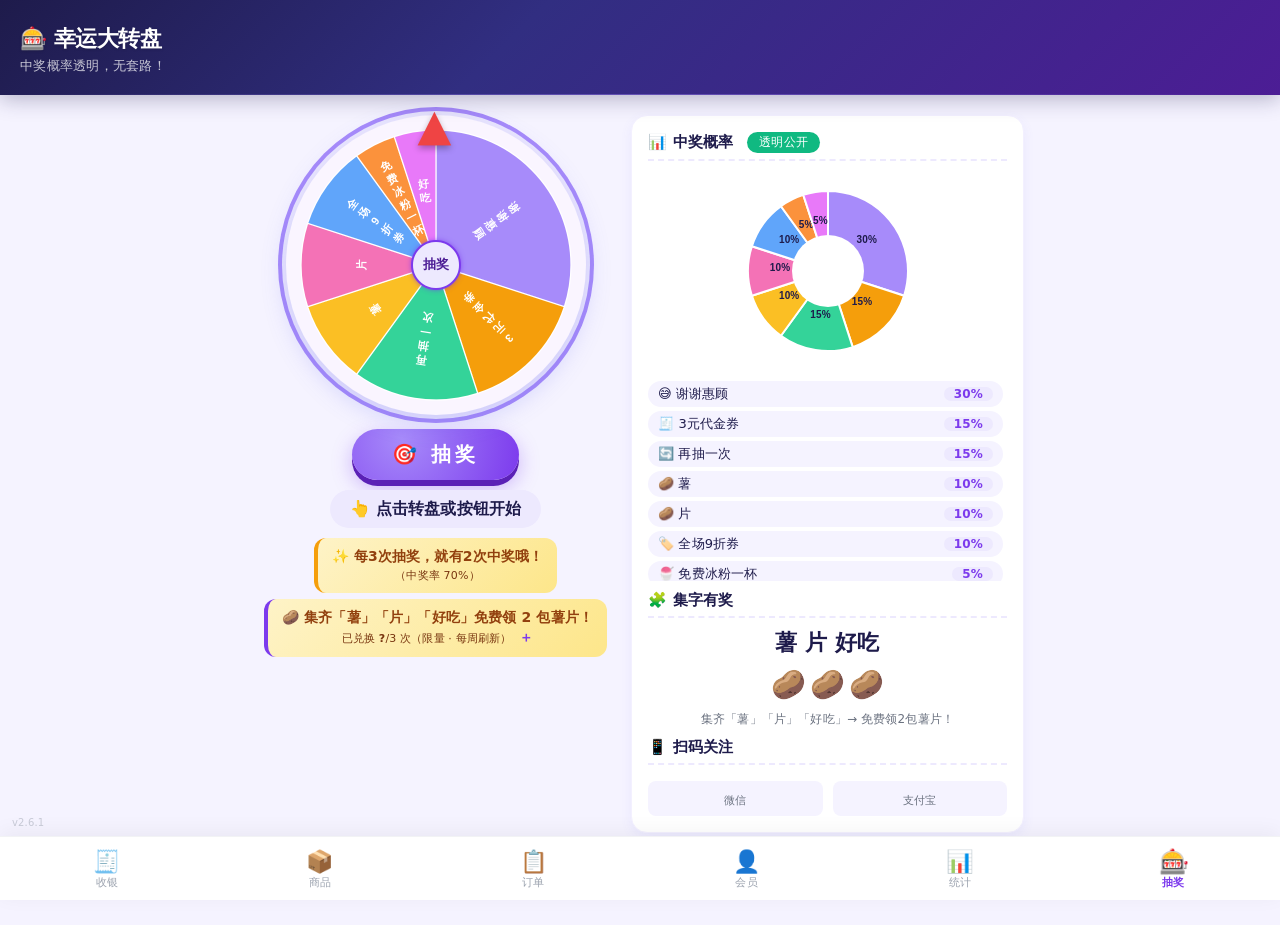
==== commit 5efe582b: "fix: 版本号 v2.6.1 + 会员页 badge 更新" ====
--- a/templates/lucky.html
+++ b/templates/lucky.html
@@ -106,7 +106,7 @@
 </nav>
 
 <div class="toast" id="toast"></div>
-<div class="version-badge">v2.4.1</div>
+<div class="version-badge">v2.6.1</div>
 
 <!-- Admin Modal -->
 <div class="modal-bg" id="admin-bg">
@@ -358,25 +358,8 @@
 async function adminDecrement() { const r=await fetch('/api/lucky/decrement',{method:'POST'}); const d=await r.json(); toast('✅ 已减少，剩余 '+(3-d.count)+' 次'); closeAdmin(); fetch('/api/lucky/count').then(r=>r.json()).then(d=>{document.getElementById('completeCount').textContent=d.count;document.getElementById('adminCurrent').textContent=d.count;const p=document.getElementById('potatoRow').children;for(let i=0;i<3;i++)p[i].className=i<d.count?'potato-dim':'';}); }
 async function adminReset() { await fetch('/api/lucky/reset',{method:'POST'}); toast('✅ 已重置为 3 次'); closeAdmin(); fetch('/api/lucky/count').then(r=>r.json()).then(d=>{document.getElementById('completeCount').textContent=d.count;document.getElementById('adminCurrent').textContent=d.count;const p=document.getElementById('potatoRow').children;for(let i=0;i<3;i++)p[i].className=i<d.count?'potato-dim':'';}); }
 </script>
-
 <script>
-var _clickAc=null;
-document.body.addEventListener('click',function(e){
-var t=e.target.closest('button');
-if(!t)t=e.target.closest('.card[onclick]');
-if(!t)t=e.target.closest('.pay-method');
-if(!t)t=e.target.closest('.opt-item');
-if(!t||t.disabled)return;
-if(!_clickAc)_clickAc=new(window.AudioContext||window.webkitAudioContext)();
-try{
-var o=_clickAc.createOscillator(),g=_clickAc.createGain();
-o.type='sine';o.frequency.value=800;
-g.gain.setValueAtTime(0.04,_clickAc.currentTime);
-g.gain.exponentialRampToValueAtTime(0.001,_clickAc.currentTime+0.05);
-o.connect(g);g.connect(_clickAc.destination);
-o.start();o.stop(_clickAc.currentTime+0.05);
-}catch(e){}
-});
+(function(){document.body.addEventListener('click',function(e){var t=e.target.closest('button');if(!t||t.disabled)return;try{var a=new(window.AudioContext||window.webkitAudioContext)();a.resume();var o=a.createOscillator(),g=a.createGain();o.type='sine';o.frequency.value=800;g.gain.setValueAtTime(0.03,a.currentTime);g.gain.exponentialRampToValueAtTime(0.001,a.currentTime+0.04);o.connect(g);g.connect(a.destination);o.start();o.stop(a.currentTime+0.04)}catch(e){}})})();
 </script>
 </body>
 </html>
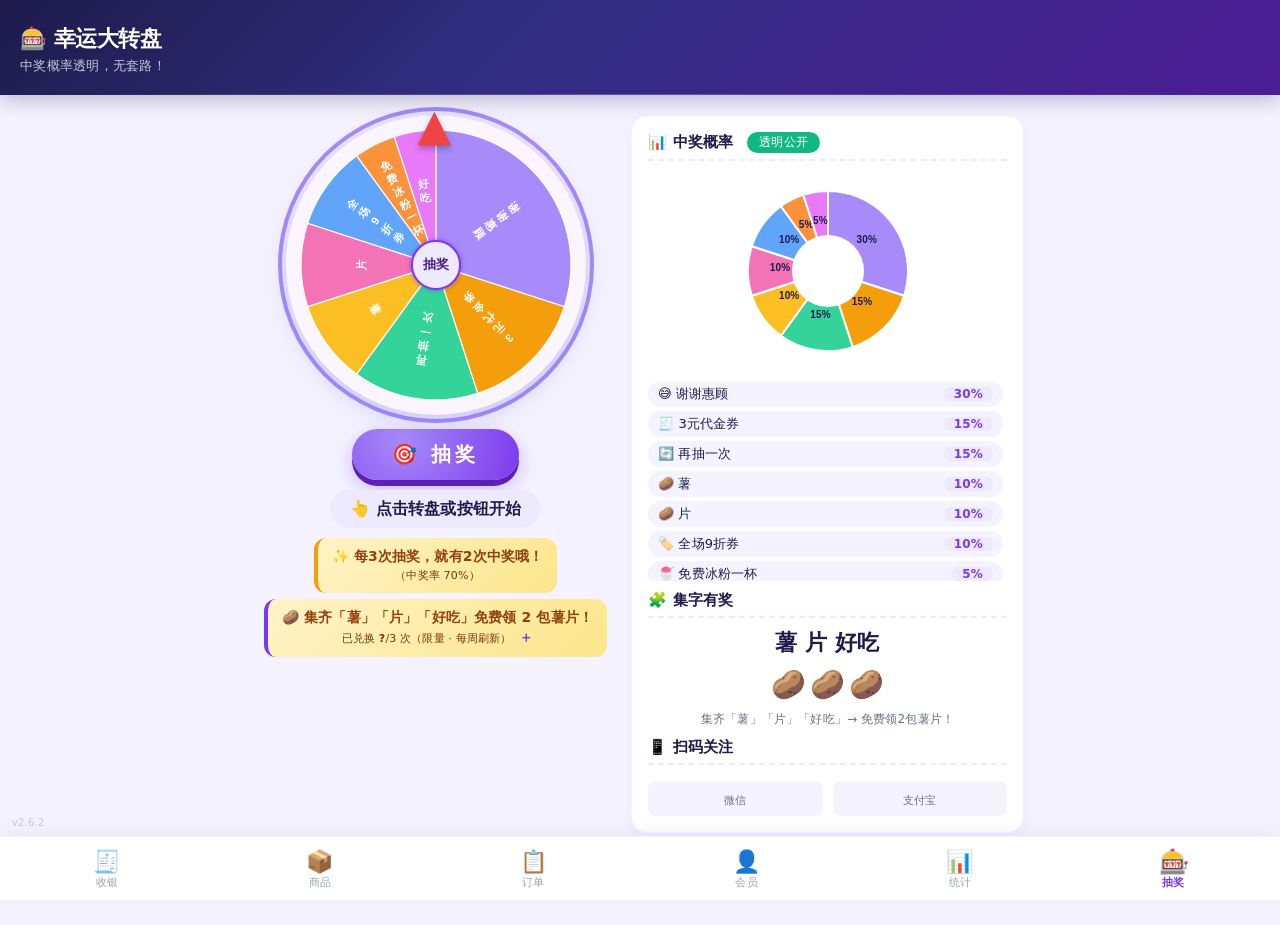
==== commit ea9d28c2: "feat: 周分隔线 + 相对周数 (v2.6.1 → v2.6.2) - 订单页按周分组，极简线条分隔，字样 overlap 分割线 - 周数从最早有订单的周开始计数（第1周、第2周...） - 每" ====
--- a/templates/lucky.html
+++ b/templates/lucky.html
@@ -106,7 +106,7 @@
 </nav>
 
 <div class="toast" id="toast"></div>
-<div class="version-badge">v2.6.1</div>
+<div class="version-badge">v2.6.2</div>
 
 <!-- Admin Modal -->
 <div class="modal-bg" id="admin-bg">
--- a/static/style.css
+++ b/static/style.css
@@ -1013,6 +1013,62 @@
   .header h1 { font-size: 18px; }
 }
 
+/* ═══ Week Divider ═══ */
+.week-divider {
+  position: relative;
+  display: flex;
+  align-items: center;
+  justify-content: center;
+  margin: 20px 0 6px 0;
+  cursor: pointer;
+  user-select: none;
+}
+.week-divider-line {
+  position: absolute;
+  top: 50%;
+  left: 0;
+  right: 0;
+  height: 1px;
+  background: var(--border);
+}
+.week-divider-content {
+  position: relative;
+  z-index: 1;
+  display: flex;
+  align-items: center;
+  gap: 8px;
+  padding: 2px 10px;
+  background: var(--bg-card);
+  border-radius: 6px;
+  font-size: 12px;
+  color: var(--text-secondary);
+}
+.week-divider-icon {
+  font-size: 10px;
+  transition: transform 0.25s;
+  display: inline-block;
+  color: var(--text-muted);
+}
+.week-divider-label {
+  font-size: 13px;
+  font-weight: 600;
+  color: var(--text-primary);
+}
+.week-divider-dates {
+  color: var(--text-muted);
+}
+.week-divider-count {
+  color: var(--text-muted);
+}
+.week-divider-total {
+  font-size: 13px;
+  font-weight: 600;
+  color: var(--accent);
+}
+.week-group {
+  transition: opacity 0.2s;
+}
+
 /* ═══ Version Badge ═══ */
 .version-badge {
   position: fixed;
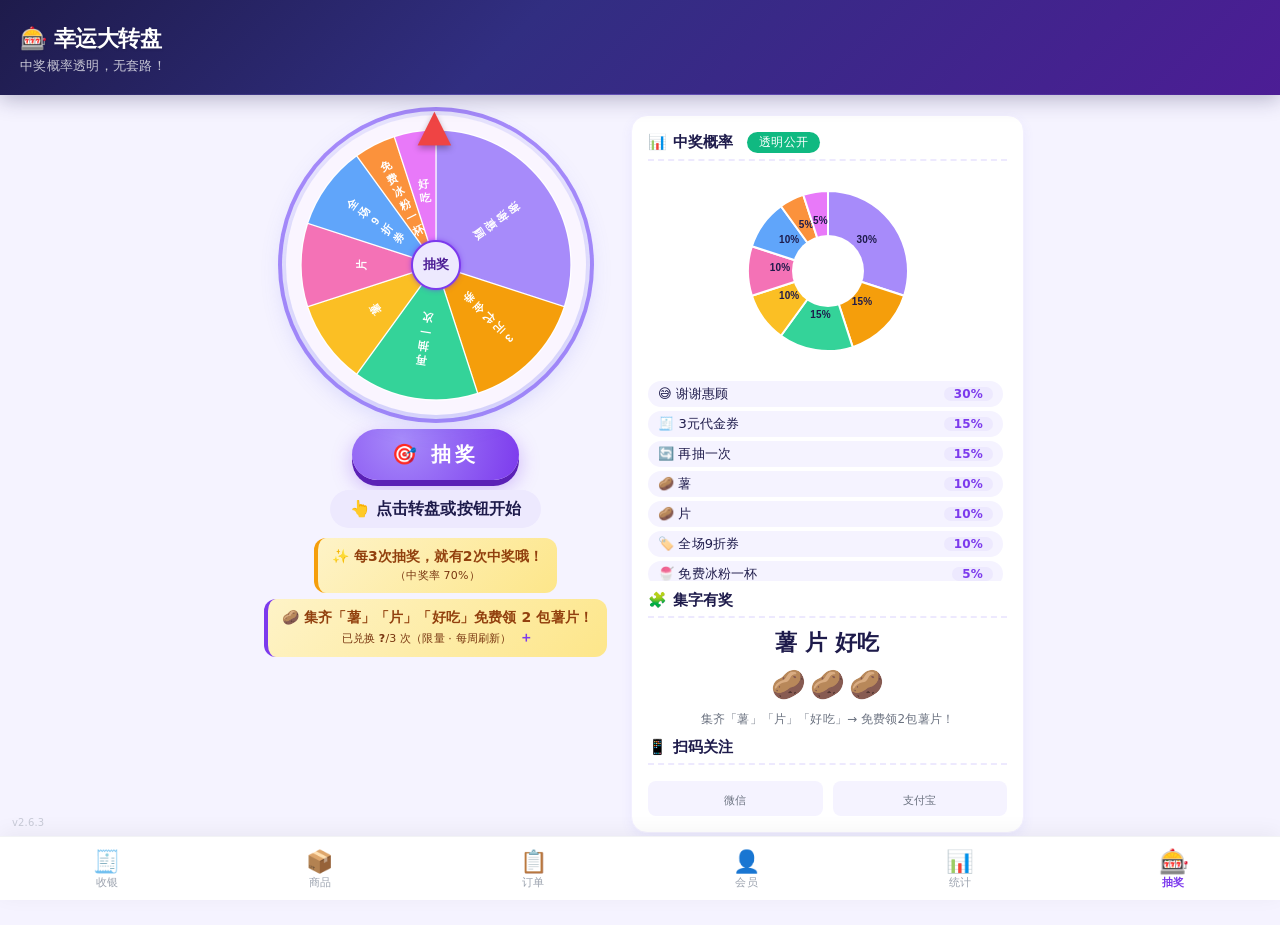
==== commit 033bd5d4: "fix: coupon_mode=item 折扣乘券qty而非total_qty (v2.6.3) - coupon_discount *= coupon_qty (券自身数量) 替代 total_q" ====
--- a/templates/lucky.html
+++ b/templates/lucky.html
@@ -106,7 +106,7 @@
 </nav>
 
 <div class="toast" id="toast"></div>
-<div class="version-badge">v2.6.2</div>
+<div class="version-badge">v2.6.3</div>
 
 <!-- Admin Modal -->
 <div class="modal-bg" id="admin-bg">
--- a/static/style.css
+++ b/static/style.css
@@ -1015,39 +1015,34 @@
 
 /* ═══ Week Divider ═══ */
 .week-divider {
-  position: relative;
-  display: flex;
-  align-items: center;
-  justify-content: center;
+  display: flex;
+  align-items: center;
   margin: 20px 0 6px 0;
   cursor: pointer;
   user-select: none;
 }
-.week-divider-line {
-  position: absolute;
-  top: 50%;
-  left: 0;
-  right: 0;
+.week-divider-content {
+  flex: 1;
+  display: flex;
+  align-items: center;
+  gap: 8px;
+  font-size: 12px;
+  color: var(--text-secondary);
+  white-space: nowrap;
+}
+.week-divider-content::before,
+.week-divider-content::after {
+  content: '';
+  flex: 1;
   height: 1px;
   background: var(--border);
-}
-.week-divider-content {
-  position: relative;
-  z-index: 1;
-  display: flex;
-  align-items: center;
-  gap: 8px;
-  padding: 2px 10px;
-  background: var(--bg-card);
-  border-radius: 6px;
-  font-size: 12px;
-  color: var(--text-secondary);
+  min-width: 8px;
 }
 .week-divider-icon {
   font-size: 10px;
   transition: transform 0.25s;
-  display: inline-block;
   color: var(--text-muted);
+  flex-shrink: 0;
 }
 .week-divider-label {
   font-size: 13px;
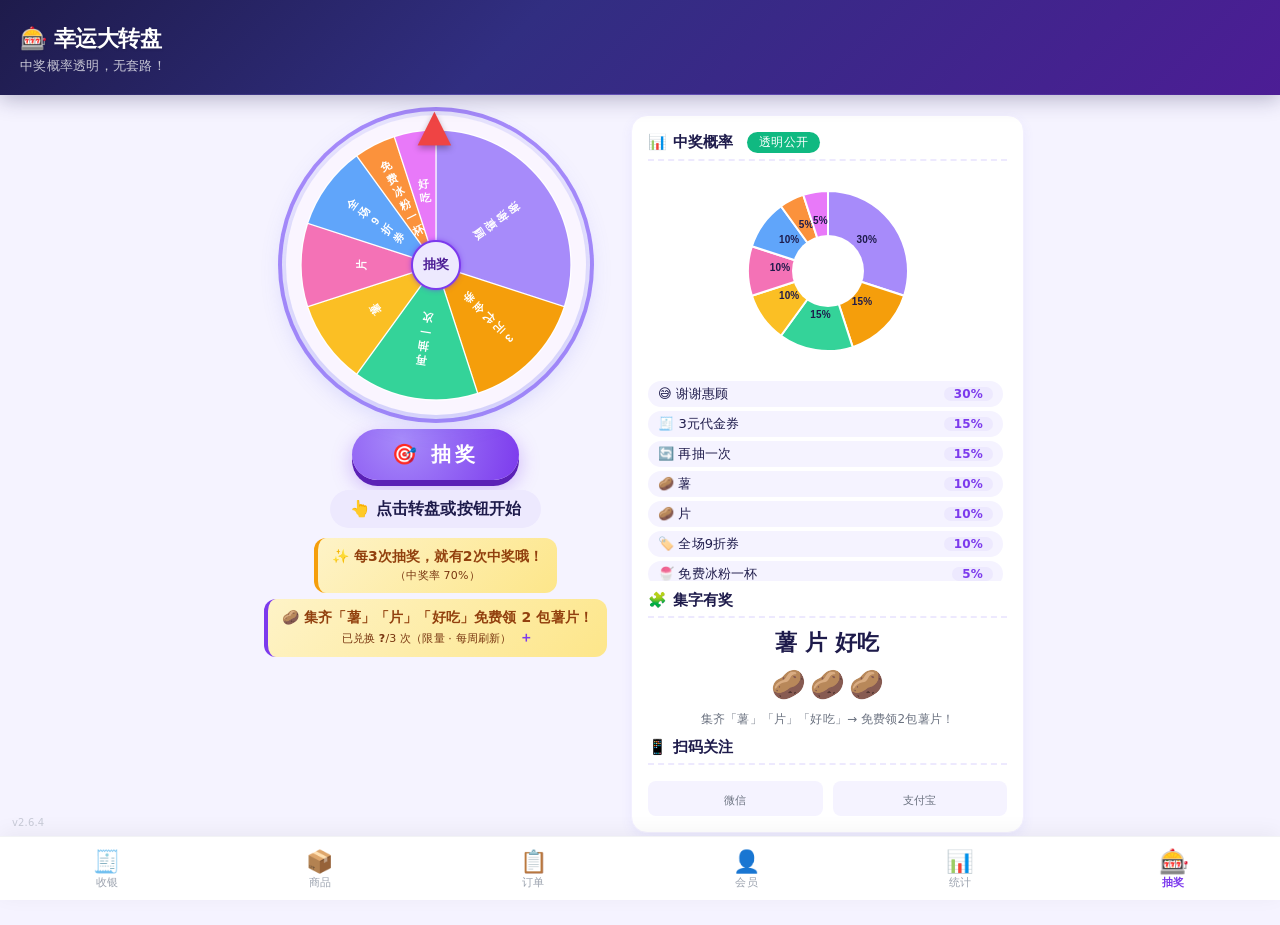
==== commit a14ca818: "feat: 选项组可选标记 (v2.6.4) - 选项组新增 optional 字段，勾选后顾客可不选跳过 - 选项弹窗跳过可选组的必填校验 - 管理页「可选」复选框紧靠「多选」排列" ====
--- a/templates/lucky.html
+++ b/templates/lucky.html
@@ -106,7 +106,7 @@
 </nav>
 
 <div class="toast" id="toast"></div>
-<div class="version-badge">v2.6.3</div>
+<div class="version-badge">v2.6.4</div>
 
 <!-- Admin Modal -->
 <div class="modal-bg" id="admin-bg">
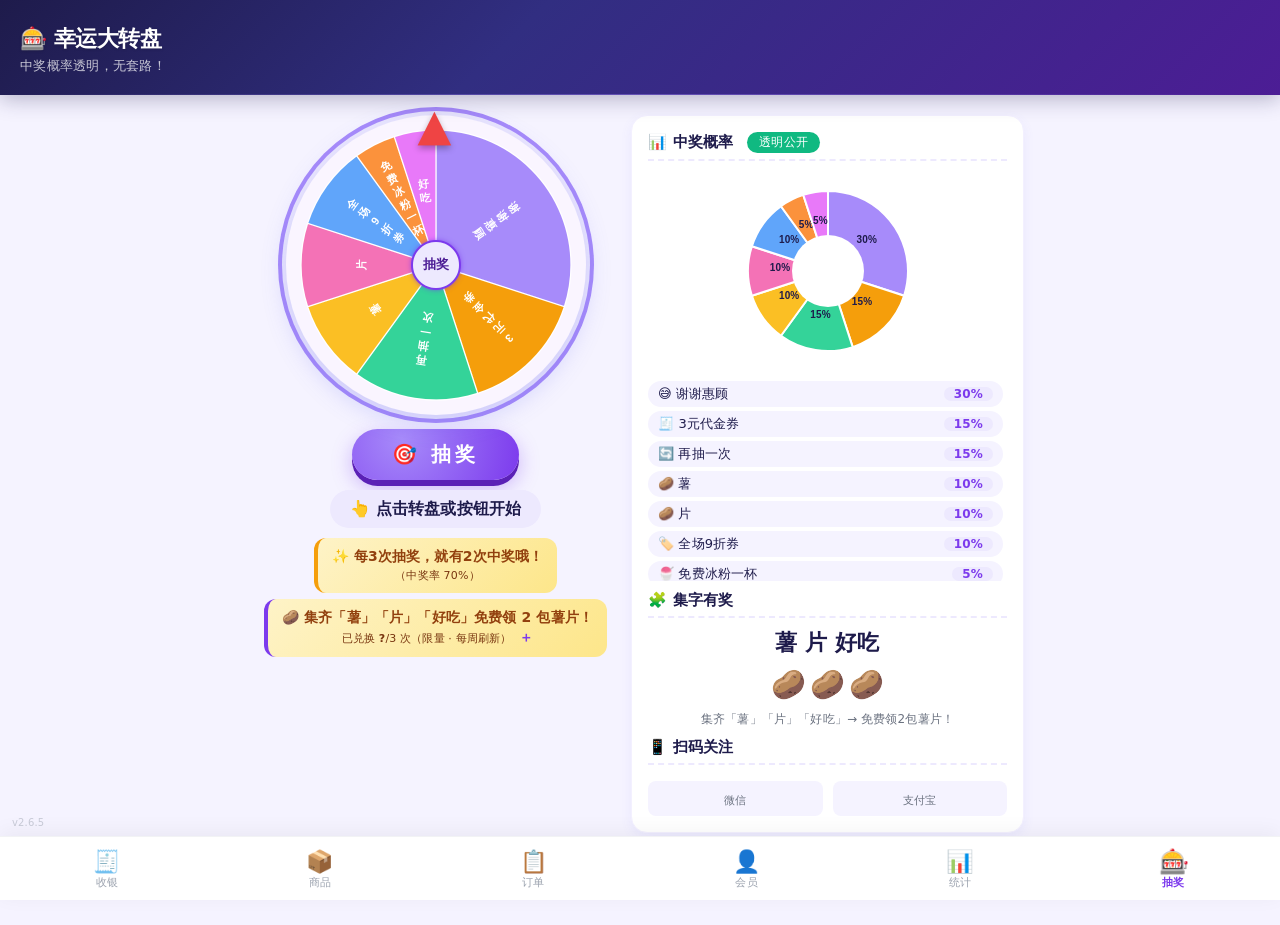
==== commit 003b2d0e: "fix: CSV 导出加 UTF-8 BOM 解决 Excel 乱码 (v2.6.5)" ====
--- a/templates/lucky.html
+++ b/templates/lucky.html
@@ -106,7 +106,7 @@
 </nav>
 
 <div class="toast" id="toast"></div>
-<div class="version-badge">v2.6.4</div>
+<div class="version-badge">v2.6.5</div>
 
 <!-- Admin Modal -->
 <div class="modal-bg" id="admin-bg">
